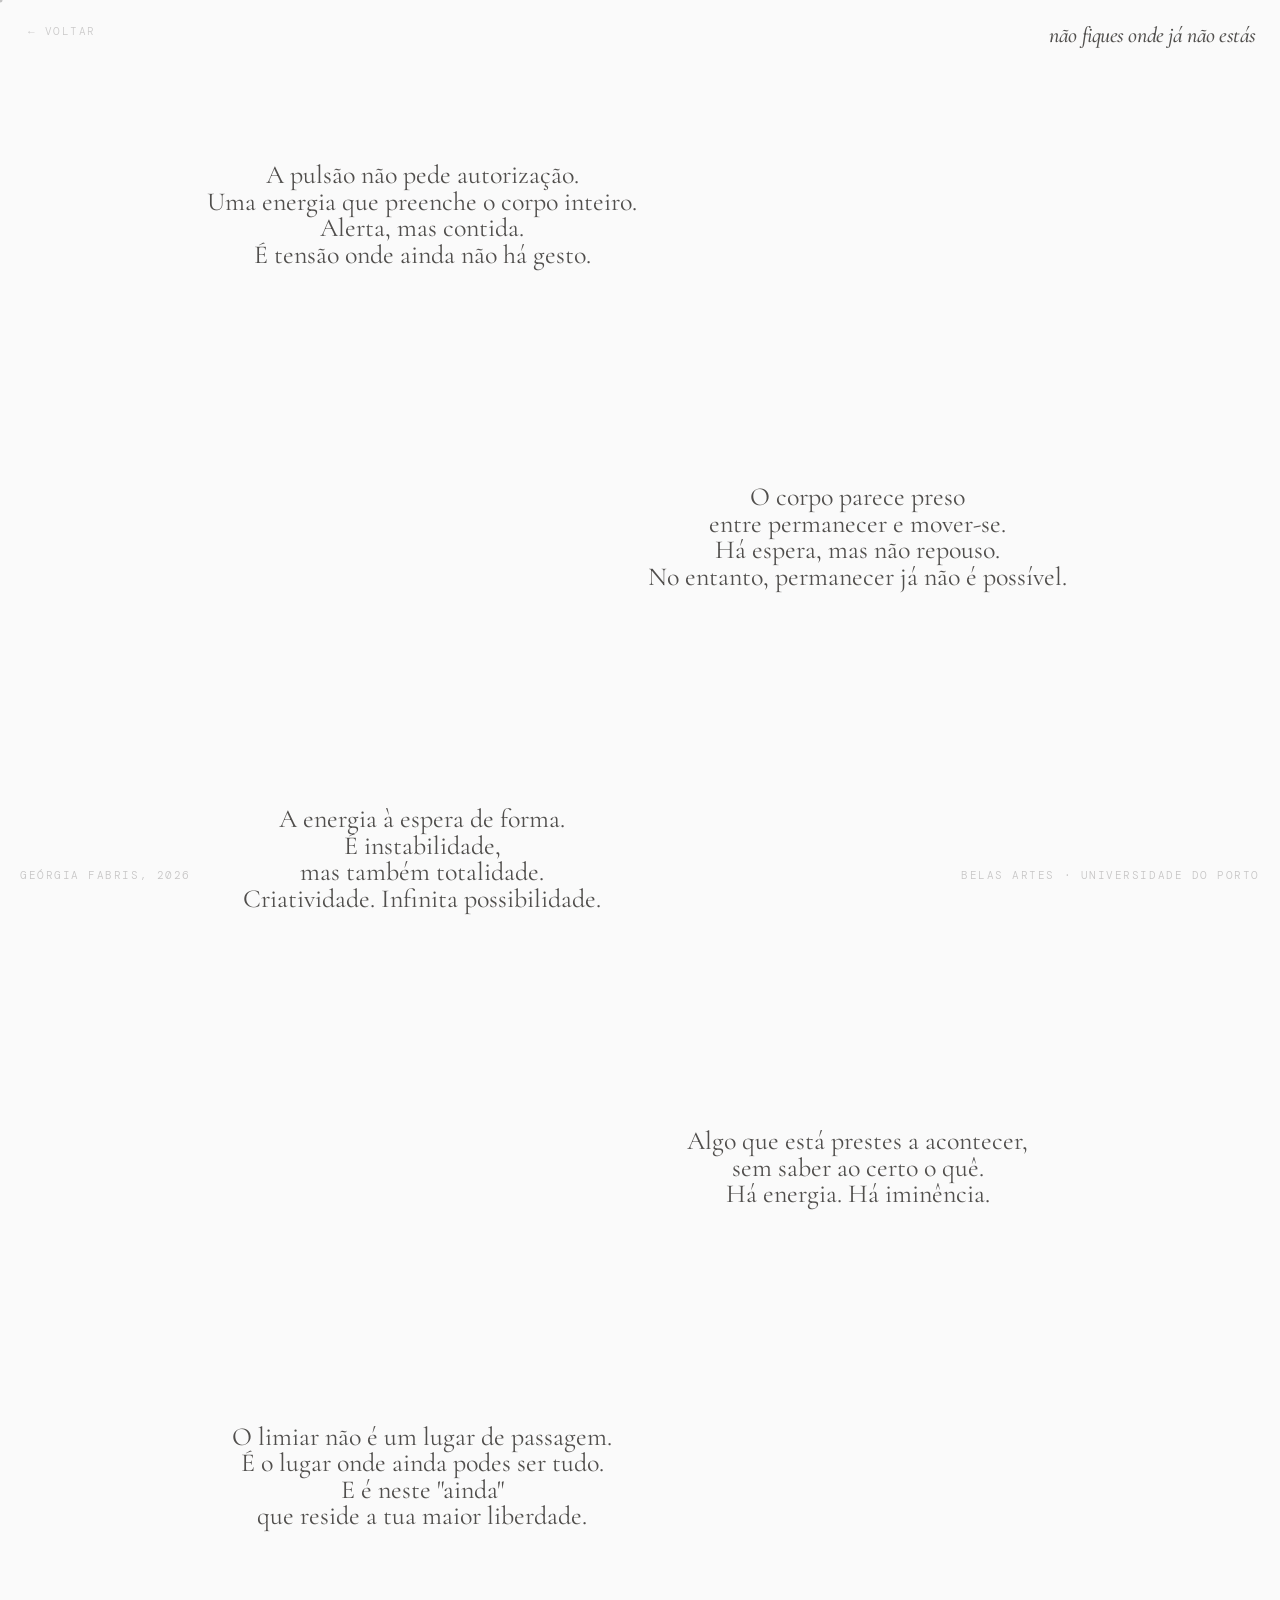
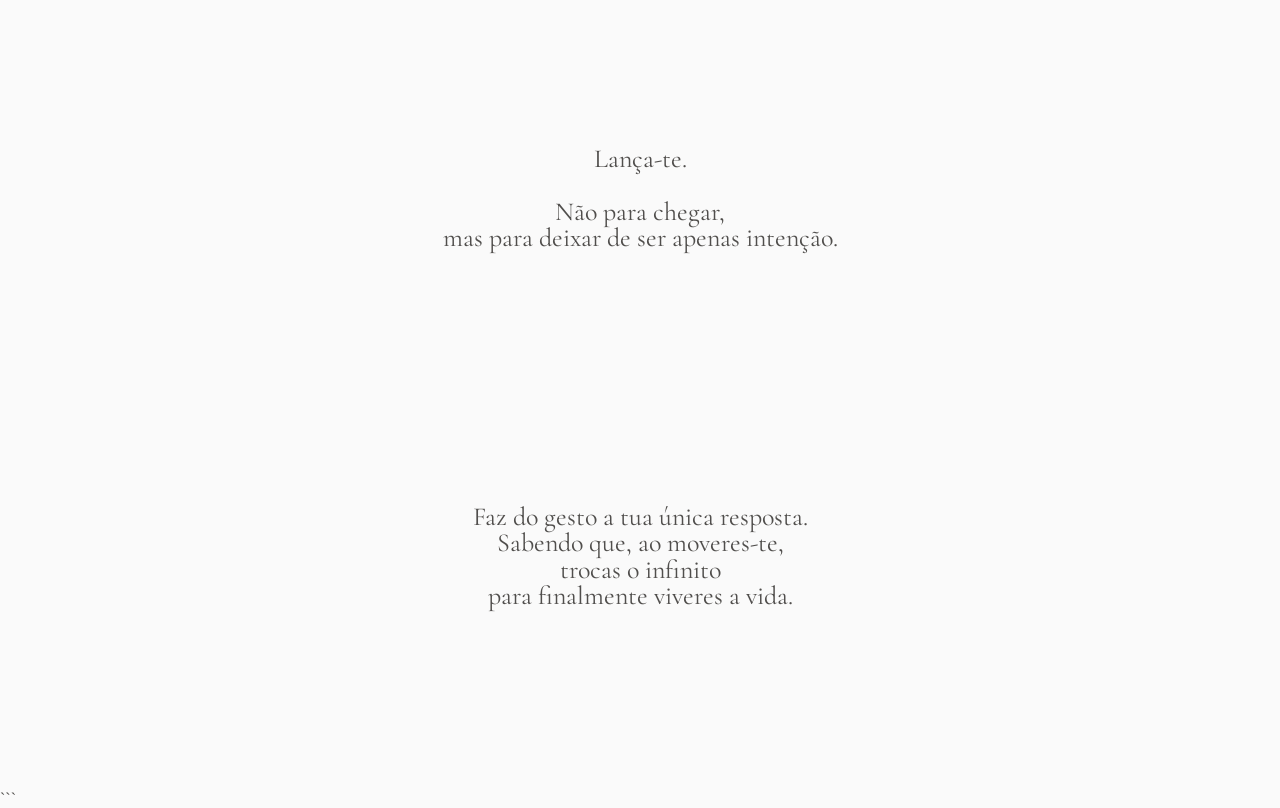
==== manifesto.html @ 9b813ad6 "Geórgia" ====
<!doctype html>
<html lang="pt">
  <head>
    <meta charset="UTF-8" />

    <meta name="viewport" content="width=device-width, initial-scale=1.0" />

    <title>manifesto | não fiques onde já não estás</title>

    <link rel="stylesheet" href="manifesto.css" />

    <link
      href="https://fonts.googleapis.com/css2?family=Cormorant+Garamond:ital,wght@0,300..700;1,300..700&family=DM+Mono:wght@300;400&display=swap"
      rel="stylesheet"
    />
  </head>

  <body>
    <!-- cursor -->
    <div id="cursor"></div>

    <!-- voltar -->
    <button class="voltar" onclick="window.location.href = 'site.html'">
      ← voltar
    </button>

    <!-- título -->

    <header class="topo-manifesto">
      <h1>não fiques onde já não estás</h1>
    </header>

    <main>
      <section class="estrofe">
        <p>
          A pulsão não pede autorização.<br />
          Uma energia que preenche o corpo inteiro.<br />
          Alerta, mas contida.<br />
          É tensão onde ainda não há gesto.
        </p>
      </section>

      <section class="estrofe direita">
        <p>
          O corpo parece preso<br />
          entre permanecer e mover-se.<br />
          Há espera, mas não repouso.<br />
          No entanto, permanecer já não é possível.
        </p>
      </section>

      <section class="estrofe">
        <p>
          A energia à espera de forma.<br />
          É instabilidade,<br />
          mas também totalidade.<br />
          Criatividade. Infinita possibilidade.
        </p>
      </section>

      <section class="estrofe direita">
        <p>
          Algo que está prestes a acontecer,<br />
          sem saber ao certo o quê.<br />
          Há energia. Há iminência.
        </p>
      </section>

      <section class="estrofe">
        <p>
          O limiar não é um lugar de passagem.<br />
          É o lugar onde ainda podes ser tudo.<br />
          E é neste "ainda"<br />
          que reside a tua maior liberdade.
        </p>
      </section>

      <section class="estrofe centro">
        <p>
          Lança-te.<br />
          <br />
          Não para chegar,<br />
          mas para deixar de ser apenas intenção.
        </p>
      </section>

      <section class="estrofe final">
        <p>
          Faz do gesto a tua única resposta.<br />
          Sabendo que, ao moveres-te,<br />
          trocas o infinito<br />
          para finalmente viveres a vida.
        </p>
      </section>
    </main>

    <footer>
      <a id="link-manifesto" href="manifesto.html">Geórgia Fabris, 2026 </a>
      <a id="link-documental" href="arquivo.html">
        Belas Artes · Universidade do Porto
      </a>
    </footer>

    <script>
      const cursor = document.getElementById("cursor");

      document.addEventListener("mousemove", (e) => {
        cursor.style.left = e.clientX + "px";
        cursor.style.top = e.clientY + "px";
      });
    </script>
  </body>
</html>
```
---- manifesto.css ----
*,
*::before,
*::after {
  margin: 0;
  padding: 0;
  box-sizing: border-box;
}

/* ─────────────────────────────────────
BASE
───────────────────────────────────── */

html {
  scroll-behavior: smooth;
}

body {
  background: #fafafa;

  overflow-x: hidden;

  color: rgba(14, 11, 8, 0.72);

  cursor: none;

  -webkit-font-smoothing: antialiased;
}

/* ─────────────────────────────────────
CURSOR
───────────────────────────────────── */

#cursor {
  position: fixed;

  width: 5px;
  height: 5px;

  border-radius: 50%;

  background: rgba(0, 0, 0, 0.22);

  pointer-events: none;

  transform: translate(-50%, -50%);

  z-index: 9999;
}

@media (hover: none) {
  body {
    cursor: auto;
  }

  #cursor {
    display: none;
  }
}

/* ─────────────────────────────────────
VOLTAR
───────────────────────────────────── */

.voltar {
  position: fixed;

  top: 24px;
  left: 28px;

  background: none;
  border: none;

  z-index: 500;

  font-family: "DM Mono", monospace;

  font-size: 11px;

  font-weight: 300;

  letter-spacing: 0.14em;

  text-transform: uppercase;

  color: rgba(14, 11, 8, 0.2);

  transition: color 0.3s ease;
}

.voltar:hover {
  color: rgba(14, 11, 8, 0.55);
}

/* ─────────────────────────────────────
TOPO
───────────────────────────────────── */

.topo-manifesto {
  position: fixed;

  top: 22px;
  right: 24px;

  pointer-events: none;

  z-index: 400;
}

.topo-manifesto h1 {
  font-family: "Cormorant Garamond", serif;

  font-size: 22px;

  font-style: italic;

  font-weight: 500;

  letter-spacing: -0.02em;

  color: rgba(14, 11, 8, 0.72);
}

/* ─────────────────────────────────────
CONTEÚDO
───────────────────────────────────── */

main {
  width: min(1200px, 84vw);

  margin: auto;

  padding-top: 18vh;

  padding-bottom: 20vh;
}

/* ─────────────────────────────────────
ESTROFES
───────────────────────────────────── */

.estrofe {
  width: 50vw;

  margin-bottom: 24vh;

  text-align: center;
}

.estrofe.direita {
  margin-left: auto;
}

.estrofe.centro {
  margin-left: auto;
  margin-right: auto;

  text-align: center;
}

.estrofe.final {
  width: 50vw;

  margin: 28vh auto 0;

  text-align: center;
}

/* ─────────────────────────────────────
TEXTO
───────────────────────────────────── */

.estrofe p {
  font-family: "Cormorant Garamond", serif;

  font-size: 26px;

  font-weight: 400;

  line-height: 1.02;

  color: rgba(14, 11, 8, 0.72);
}

/* ─────────────────────────────────────
FOOTER
───────────────────────────────────── */

footer {
  position: fixed;

  bottom: 18px;
  left: 20px;
  right: 20px;

  display: flex;
  justify-content: space-between;

  z-index: 400;
  font-family: "DM Mono", monospace;

  font-size: 11px;

  font-weight: 300;

  letter-spacing: 0.14em;

  text-transform: uppercase;

  color: rgba(14, 11, 8, 0.22);

  transition:
    opacity 0.3s ease,
    transform 0.4s ease;

  pointer-events: none;
}

footer span,
footer a {
  pointer-events: all;

  cursor: pointer;

  transition: color 0.3s ease;
}
footer span:hover,
footer a:hover {
  color: rgba(14, 11, 8, 0.55);
}
footer a {
  color: inherit;

  text-decoration: none;
}

/* ─────────────────────────────────────
MOBILE
───────────────────────────────────── */

@media (max-width: 900px) {
  main {
    width: 88vw;
  }

  .estrofe,
  .estrofe.direita,
  .estrofe.centro,
  .estrofe.final {
    width: 100%;

    margin-left: 0;

    text-align: left;
  }

  .estrofe p {
    font-size: clamp(26px, 8vw, 40px);
  }
}
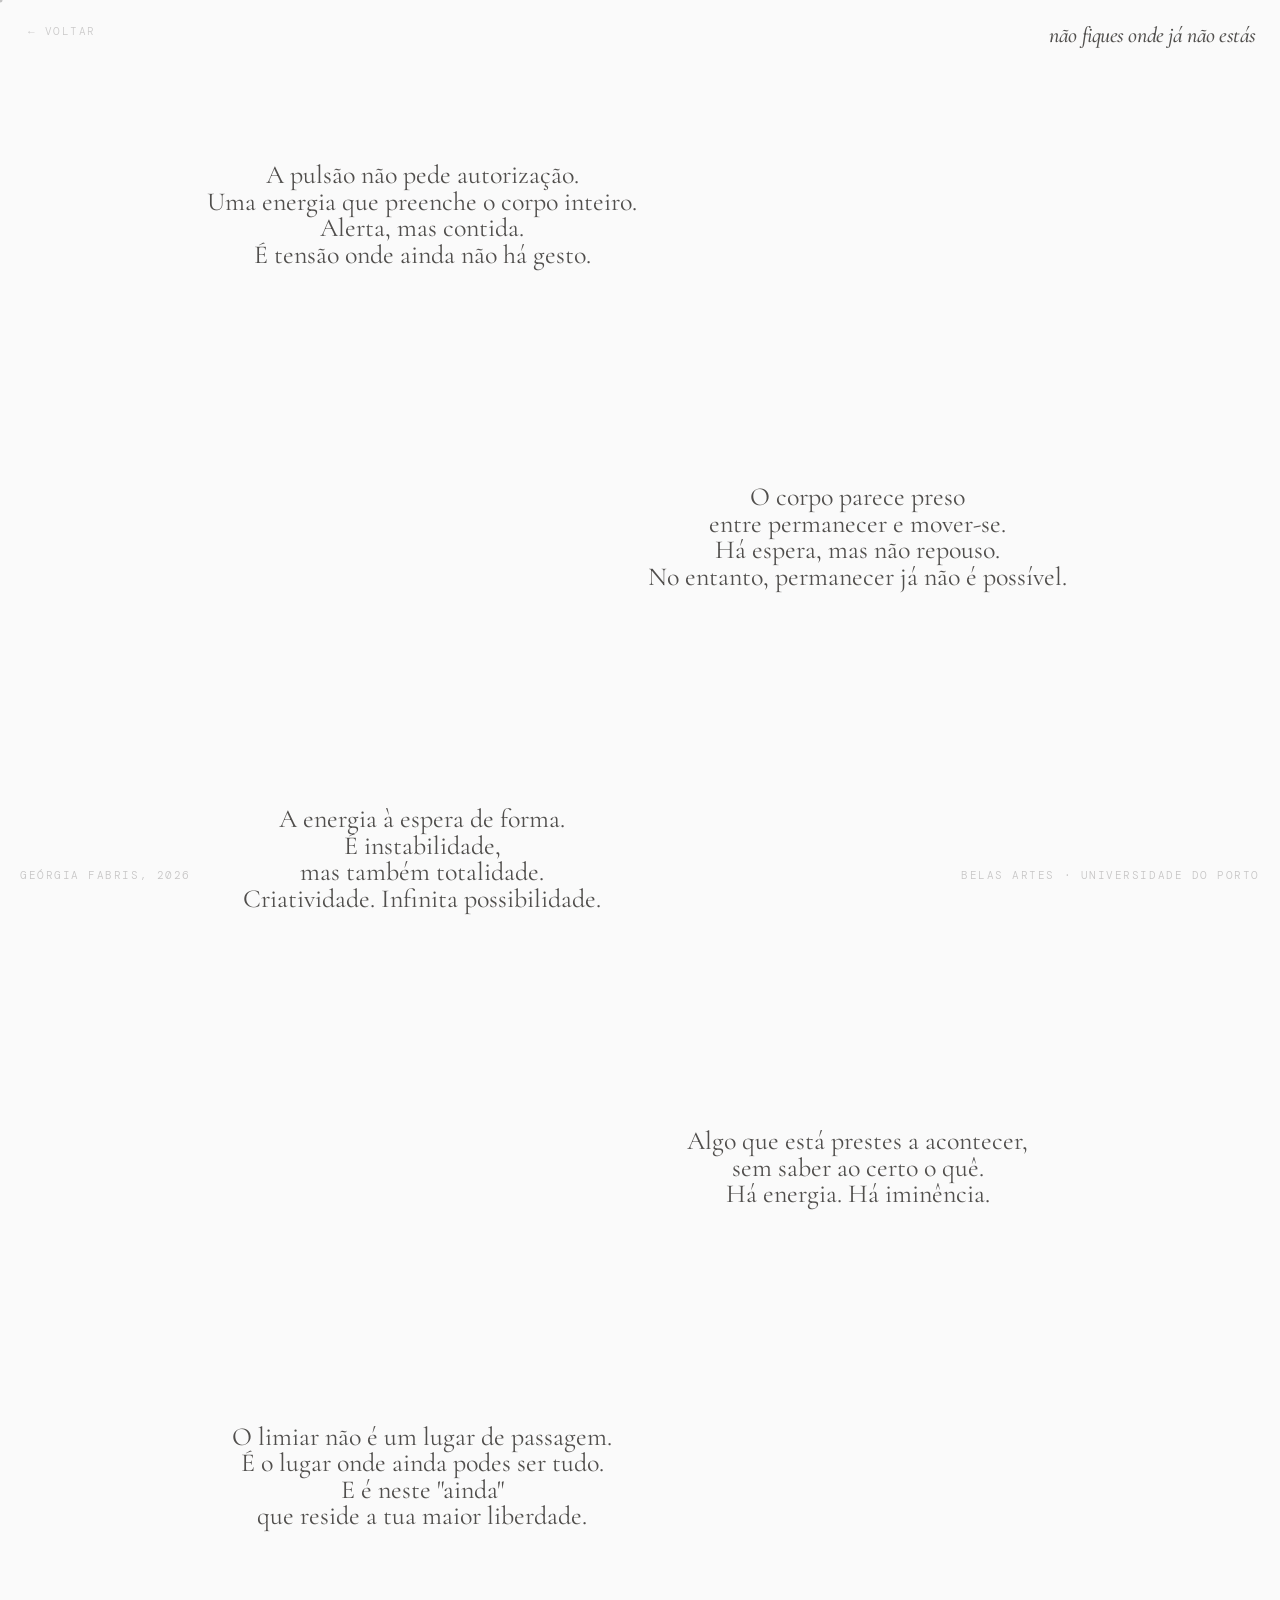
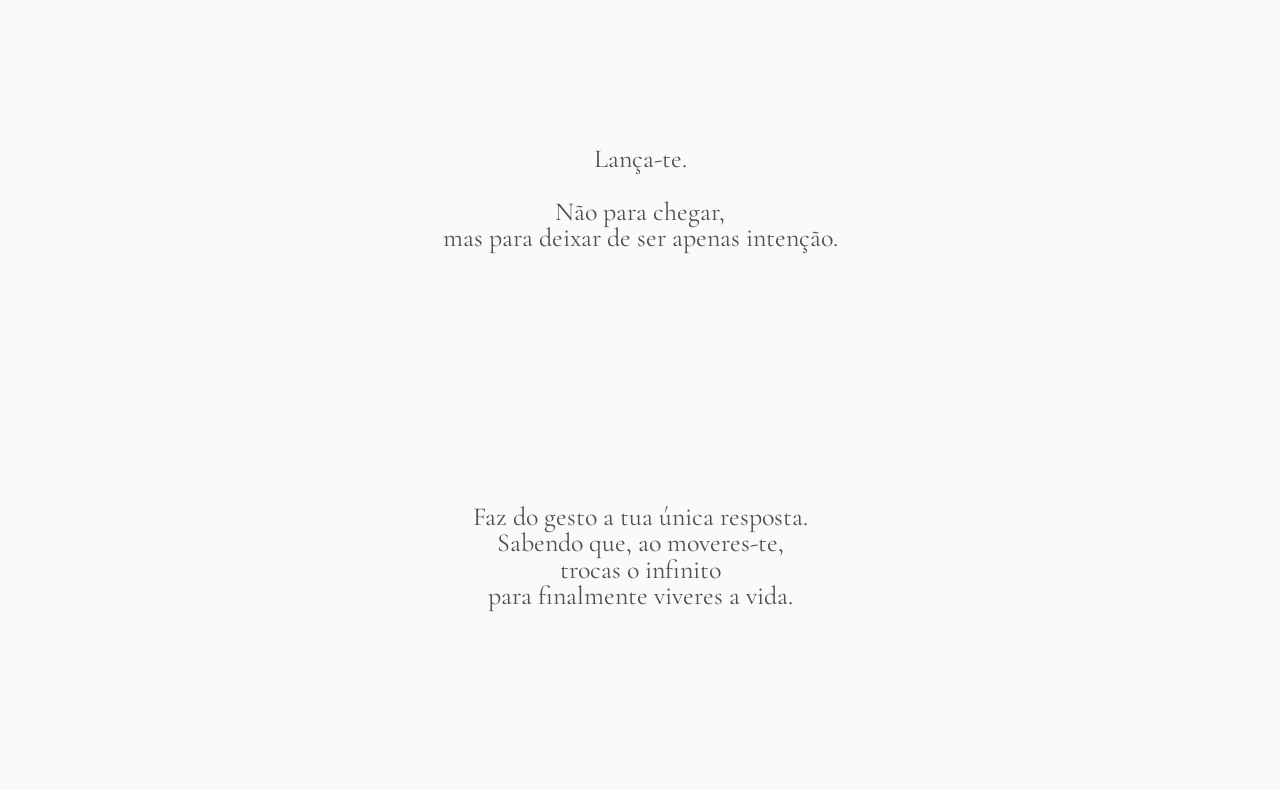
==== commit f387e2c8: "Update manifesto.html" ====
--- a/manifesto.html
+++ b/manifesto.html
@@ -111,4 +111,3 @@
     </script>
   </body>
 </html>
-```
--- a/manifesto.css
+++ b/manifesto.css
@@ -242,18 +242,28 @@
     width: 88vw;
   }
 
+  .voltar {
+    font-size: 10px;
+  }
+
   .estrofe,
   .estrofe.direita,
   .estrofe.centro,
   .estrofe.final {
     width: 100%;
 
-    margin-left: 0;
-
-    text-align: left;
+    margin-bottom: 3rem;
+
+    text-align: center;
   }
 
   .estrofe p {
-    font-size: clamp(26px, 8vw, 40px);
-  }
-}
+    font-size: 18px;
+  }
+
+  .estrofe.final {
+    margin: 3rem auto 0;
+
+    text-align: center;
+  }
+}
